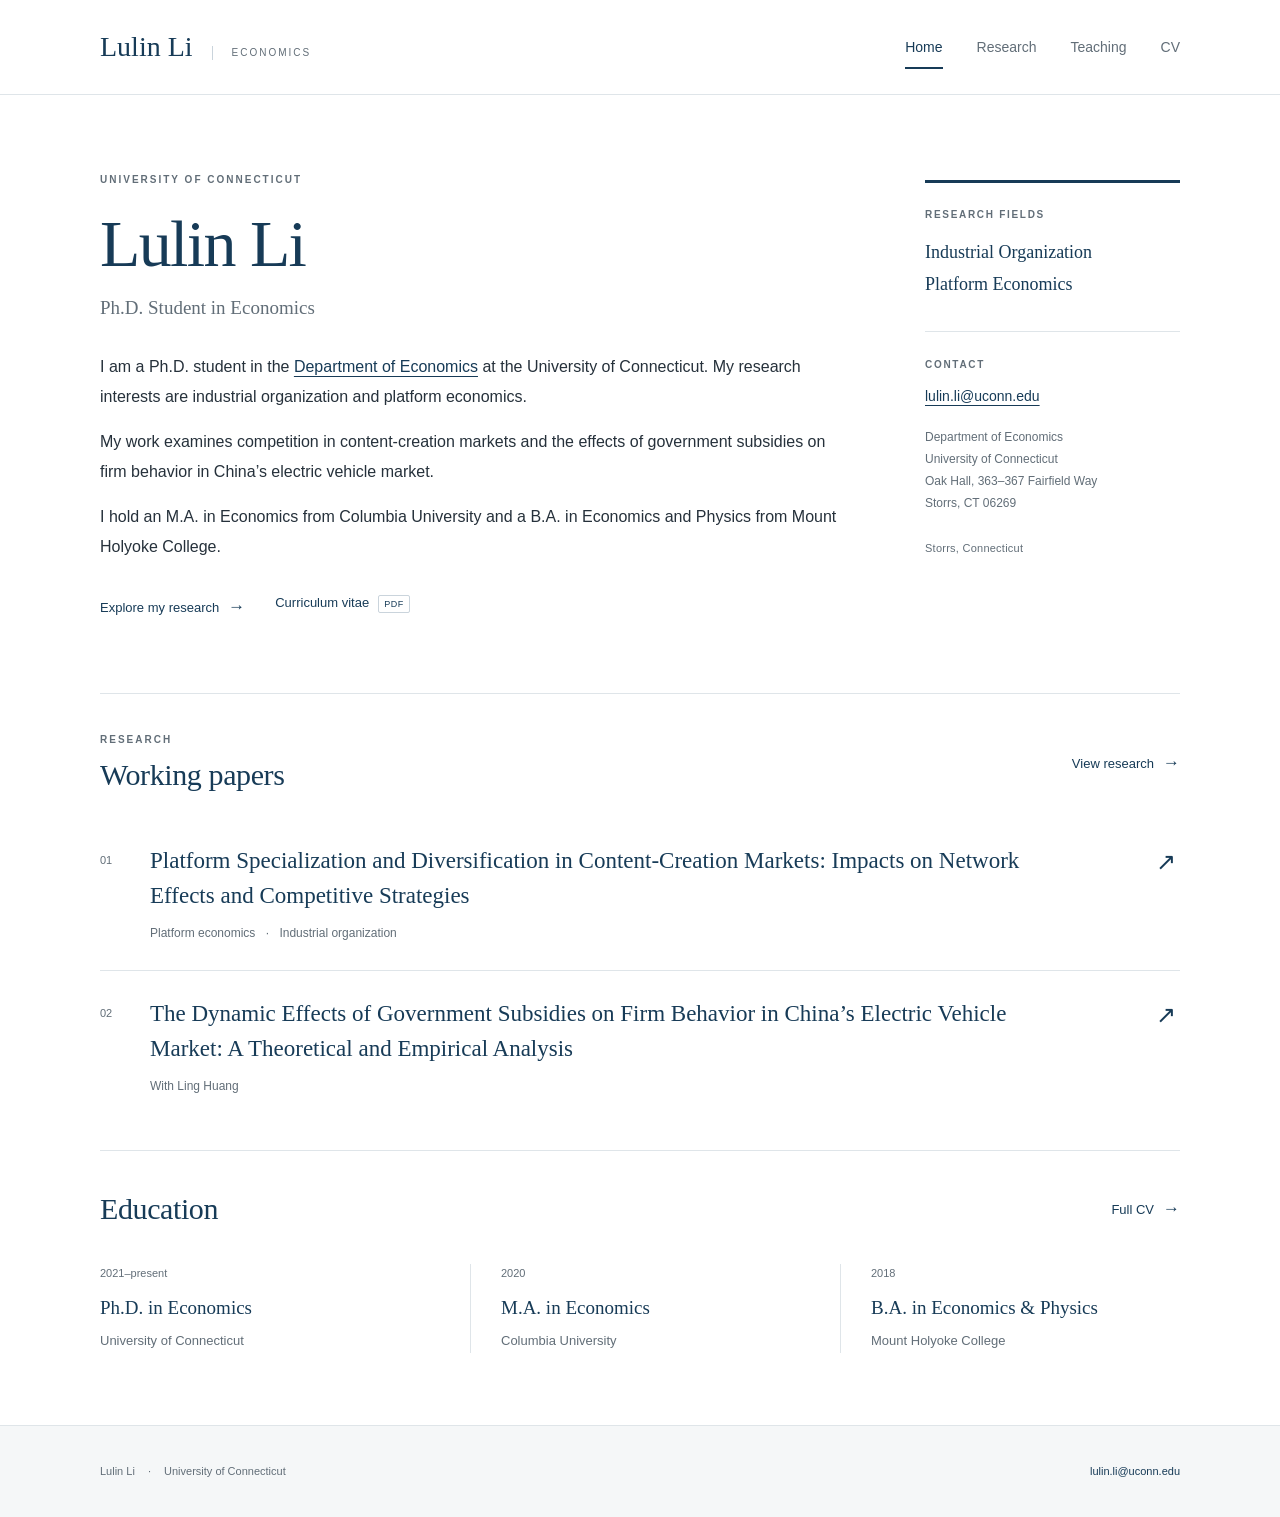
==== index.html @ 13307c98 "Build academic personal website" ====
<!doctype html>
<html lang="en">
<head>
  <meta charset="utf-8">
  <meta name="viewport" content="width=device-width, initial-scale=1">
  <meta name="description" content="Lulin Li, Ph.D. student in Economics at the University of Connecticut. Research in industrial organization and platform economics.">
  <title>Lulin Li | Economics</title>
  <link rel="icon" href="assets/favicon.svg" type="image/svg+xml">
  <link rel="stylesheet" href="styles.css">
</head>
<body>
  <a class="skip-link" href="#main">Skip to content</a>
  <header class="site-header">
    <div class="header-inner">
      <a class="wordmark" href="index.html" aria-label="Lulin Li, home">Lulin Li<span>Economics</span></a>
      <nav aria-label="Main navigation">
        <a href="index.html" aria-current="page">Home</a>
        <a href="research.html">Research</a>
        <a href="teaching.html">Teaching</a>
        <a href="cv.html">CV</a>
      </nav>
    </div>
  </header>

  <main id="main" class="container">
    <section class="home-intro" aria-labelledby="name">
      <div class="intro-main">
        <p class="eyebrow">University of Connecticut</p>
        <h1 id="name">Lulin Li</h1>
        <p class="role">Ph.D. Student in Economics</p>
        <!-- Edit these paragraphs to update your introduction. -->
        <div class="biography">
          <p>I am a Ph.D. student in the <a href="https://econ.uconn.edu/">Department of Economics</a> at the University of Connecticut. My research interests are industrial organization and platform economics.</p>
          <p>My work examines competition in content-creation markets and the effects of government subsidies on firm behavior in China’s electric vehicle market.</p>
          <p>I hold an M.A. in Economics from Columbia University and a B.A. in Economics and Physics from Mount Holyoke College.</p>
        </div>
        <div class="intro-links">
          <a class="text-link" href="research.html">Explore my research <span aria-hidden="true">→</span></a>
          <a class="text-link" href="assets/Lulin_Li_CV.pdf" target="_blank" rel="noopener">Curriculum vitae <span class="file-label">PDF</span><span class="sr-only"> (opens in a new tab)</span></a>
        </div>
      </div>
      <aside class="profile-aside" aria-label="Research fields and contact">
        <section class="aside-section">
          <h2 class="small-heading">Research fields</h2>
          <ul class="plain-list field-list">
            <li>Industrial Organization</li>
            <li>Platform Economics</li>
          </ul>
        </section>
        <section class="aside-section" id="contact">
          <h2 class="small-heading">Contact</h2>
          <a class="email" href="mailto:lulin.li@uconn.edu">lulin.li@uconn.edu</a>
          <address>
            Department of Economics<br>
            University of Connecticut<br>
            Oak Hall, 363–367 Fairfield Way<br>
            Storrs, CT 06269
          </address>
        </section>
        <p class="location">Storrs, Connecticut</p>
      </aside>
    </section>

    <section class="home-section" aria-labelledby="working-papers">
      <div class="section-heading">
        <div><p class="eyebrow">Research</p><h2 id="working-papers">Working papers</h2></div>
        <a class="text-link" href="research.html">View research <span aria-hidden="true">→</span></a>
      </div>
      <article class="paper-preview">
        <span class="paper-number" aria-hidden="true">01</span>
        <div>
          <h3><a href="research.html#platforms">Platform Specialization and Diversification in Content-Creation Markets: Impacts on Network Effects and Competitive Strategies</a></h3>
          <p class="paper-meta">Platform economics <span aria-hidden="true">·</span> Industrial organization</p>
        </div>
        <a class="paper-arrow" href="research.html#platforms" aria-label="Read about the platform specialization working paper">↗</a>
      </article>
      <article class="paper-preview">
        <span class="paper-number" aria-hidden="true">02</span>
        <div>
          <h3><a href="research.html#electric-vehicles">The Dynamic Effects of Government Subsidies on Firm Behavior in China’s Electric Vehicle Market: A Theoretical and Empirical Analysis</a></h3>
          <p class="paper-meta">With Ling Huang</p>
        </div>
        <a class="paper-arrow" href="research.html#electric-vehicles" aria-label="Read about the electric vehicle subsidies working paper">↗</a>
      </article>
    </section>

    <section class="home-section education-section" aria-labelledby="education">
      <div class="section-heading"><h2 id="education">Education</h2><a class="text-link" href="cv.html">Full CV <span aria-hidden="true">→</span></a></div>
      <div class="education-grid">
        <div><p class="education-date">2021–present</p><h3>Ph.D. in Economics</h3><p>University of Connecticut</p></div>
        <div><p class="education-date">2020</p><h3>M.A. in Economics</h3><p>Columbia University</p></div>
        <div><p class="education-date">2018</p><h3>B.A. in Economics &amp; Physics</h3><p>Mount Holyoke College</p></div>
      </div>
    </section>
  </main>

  <footer class="site-footer"><div class="container footer-inner"><p>Lulin Li <span aria-hidden="true">·</span> University of Connecticut</p><a href="mailto:lulin.li@uconn.edu">lulin.li@uconn.edu</a></div></footer>
</body>
</html>
---- styles.css ----
/* Shared design. Edit these variables to change the site's colors and width. */
:root {
  --ink: #26313b;
  --navy: #173b57;
  --muted: #626e78;
  --rule: #dfe5e9;
  --soft: #f5f7f8;
  --width: 1080px;
  --serif: Georgia, "Times New Roman", serif;
  --sans: -apple-system, BlinkMacSystemFont, "Segoe UI", Arial, sans-serif;
}
* { box-sizing: border-box; }
html { scroll-behavior: smooth; scroll-padding-top: 32px; }
body { margin: 0; background: #fff; color: var(--ink); font: 16px/1.75 var(--sans); -webkit-font-smoothing: antialiased; }
::selection { color: var(--navy); background: #dae7ef; }
a { color: var(--navy); text-decoration-thickness: 1px; text-underline-offset: 4px; }
a:hover { color: #476c87; }
a:focus-visible { outline: 2px solid var(--navy); outline-offset: 5px; border-radius: 2px; }
h1, h2, h3, p, ul { margin: 0; }
h1, h2, h3 { font-weight: 400; }
h1, h2 { font-family: var(--serif); color: var(--navy); }
h1 { font-size: clamp(40px, 4.7vw, 58px); line-height: 1.16; letter-spacing: -1.6px; }
h2 { font-size: 30px; line-height: 1.3; letter-spacing: -.4px; }
h3 { font-size: 18px; line-height: 1.55; }
.container, .header-inner { width: min(var(--width), calc(100% - 80px)); margin-inline: auto; }
.site-header { border-bottom: 1px solid var(--rule); }
.header-inner { min-height: 94px; display: flex; justify-content: space-between; align-items: center; gap: 28px; }
.wordmark { display: flex; align-items: baseline; gap: 19px; font: 28px/1.3 var(--serif); color: var(--navy); text-decoration: none; white-space: nowrap; }
.wordmark span { padding-left: 19px; border-left: 1px solid #cad4dc; font: 10px/1.4 var(--sans); text-transform: uppercase; letter-spacing: 2px; color: var(--muted); }
nav { display: flex; align-items: center; gap: 34px; }
nav a { padding: 10px 0 8px; border-bottom: 2px solid transparent; text-decoration: none; font-size: 14px; color: var(--muted); }
nav a[aria-current="page"] { color: var(--navy); border-bottom-color: var(--navy); }
nav a:hover { color: var(--navy); border-bottom-color: #b4c4cf; }
.eyebrow { font-size: 10px; line-height: 1.6; font-weight: 600; text-transform: uppercase; letter-spacing: 2px; color: var(--muted); margin-bottom: 18px; }
.home-intro { display: grid; grid-template-columns: minmax(0, 1fr) 255px; gap: 82px; padding: 77px 0 72px; }
.home-intro h1 { font-size: clamp(48px, 5.2vw, 66px); }
.role { font: 19px/1.6 var(--serif); color: var(--muted); margin-top: 10px; }
.biography { margin-top: 29px; font-size: 16px; line-height: 1.85; }
.biography p + p { margin-top: 16px; }
.intro-links { display: flex; flex-wrap: wrap; gap: 14px 30px; margin-top: 30px; }
.text-link { display: inline-flex; align-items: baseline; gap: 9px; font-size: 13px; font-weight: 500; text-decoration: none; }
.text-link:hover { text-decoration: underline; }
.text-link span[aria-hidden] { font-size: 17px; }
.file-label { font-size: 9px; letter-spacing: .6px; padding: 1px 5px; border: 1px solid #cad4dc; border-radius: 2px; line-height: 1.6; }
.profile-aside { align-self: start; border-top: 3px solid var(--navy); padding-top: 24px; margin-top: 8px; }
.small-heading { font: 600 10px/1.6 var(--sans); letter-spacing: 1.7px; text-transform: uppercase; color: var(--muted); }
.plain-list { padding: 0; list-style: none; }
.field-list { margin-top: 13px; font: 18px/1.8 var(--serif); color: var(--navy); }
.aside-section + .aside-section { margin-top: 30px; padding-top: 25px; border-top: 1px solid var(--rule); }
.email { display: inline-block; margin-top: 11px; font-size: 14px; }
address { margin-top: 16px; color: var(--muted); font-size: 12px; font-style: normal; line-height: 1.85; }
.location { margin-top: 24px; color: var(--muted); font-size: 11px; letter-spacing: .25px; }
.home-section { border-top: 1px solid var(--rule); padding: 38px 0 0; }
.section-heading { display: flex; align-items: center; justify-content: space-between; gap: 20px; margin-bottom: 24px; }
.section-heading .eyebrow { margin-bottom: 7px; }
.section-heading > .text-link { flex-shrink: 0; }
.paper-preview { display: grid; grid-template-columns: 30px 1fr 24px; gap: 20px; align-items: start; padding: 26px 0; }
.paper-preview + .paper-preview { border-top: 1px solid var(--rule); }
.paper-number { font-size: 11px; color: var(--muted); padding-top: 7px; font-variant-numeric: tabular-nums; }
.paper-preview h3 { max-width: 890px; font: 23px/1.5 var(--serif); }
.paper-preview h3 a { text-decoration: none; }
.paper-preview h3 a:hover { text-decoration: underline; }
.paper-meta { margin-top: 10px; font-size: 12px; color: var(--muted); }
.paper-meta span { margin: 0 7px; }
.paper-arrow { text-decoration: none; font-size: 24px; line-height: 1.5; }
.education-section { margin: 27px 0 72px; }
.education-grid { display: grid; grid-template-columns: repeat(3, 1fr); gap: 30px; padding: 12px 0 0; }
.education-grid > div + div { border-left: 1px solid var(--rule); padding-left: 30px; }
.education-date { font-size: 11px; color: var(--muted); margin-bottom: 10px; }
.education-grid h3 { font: 19px/1.5 var(--serif); color: var(--navy); }
.education-grid h3 + p { margin-top: 8px; font-size: 13px; color: var(--muted); }
.site-footer { border-top: 1px solid var(--rule); background: var(--soft); }
.footer-inner { min-height: 91px; display: flex; align-items: center; justify-content: space-between; gap: 20px; font-size: 11px; color: var(--muted); }
.footer-inner p span { margin: 0 10px; }
.footer-inner a { text-decoration: none; }
.footer-inner a:hover { text-decoration: underline; }
.page-main { padding-top: 68px; padding-bottom: 66px; min-height: calc(100vh - 186px); }
.page-heading { padding-bottom: 48px; border-bottom: 1px solid var(--rule); margin-bottom: 43px; }
.page-heading .eyebrow { margin-bottom: 15px; }
.page-intro { color: var(--muted); margin-top: 17px; font: 19px/1.6 var(--serif); }
.section-layout { display: grid; grid-template-columns: 220px minmax(0, 1fr); gap: 50px; }
.section-label h2 { font-size: 21px; line-height: 1.45; }
.section-label p { font-size: 12px; line-height: 1.8; color: var(--muted); margin-top: 12px; }
.section-content { min-width: 0; }
.paper-status { font-size: 10px; line-height: 1.6; text-transform: uppercase; letter-spacing: 1.3px; font-weight: 600; color: var(--muted); margin-bottom: 14px; }
.paper-status span { margin: 0 7px; color: #b4c1ca; }
.research-paper h2 { font-size: 29px; line-height: 1.45; letter-spacing: -.25px; }
.research-paper + .research-paper { margin-top: 38px; padding-top: 38px; border-top: 1px solid var(--rule); }
.authors { font-size: 14px; margin-top: 16px; }
.research-topics { font-size: 12px; color: var(--muted); margin-top: 11px; }
.research-paper .text-link { margin-top: 22px; }
.research-paper:target { scroll-margin-top: 28px; }
.page-endnote { margin-top: 48px; padding-top: 26px; border-top: 1px solid var(--rule); color: var(--muted); font-size: 13px; }
.course h2 { font-size: 26px; }
.course p:not(.paper-status) { margin-top: 14px; max-width: 620px; font-size: 15px; }
.course-featured { padding: 0 0 32px; }
.course-group { border-top: 1px solid var(--rule); padding-top: 30px; }
.course-group .course { padding: 14px 0; }
.course-group .course + .course { border-top: 1px solid #edf0f2; }
.course-group .course h2 { font-size: 23px; }
.course-note { margin-top: 18px; font-size: 14px; color: var(--muted); }
.secondary-section { border-top: 1px solid var(--rule); margin-top: 48px; padding-top: 35px; }
.secondary-section .section-content h3 { font-family: var(--serif); font-size: 23px; color: var(--navy); }
.secondary-section .section-content > p { margin-top: 14px; font-size: 15px; }
.cv-heading { display: flex; align-items: center; justify-content: space-between; gap: 24px; }
.cv-heading h1 { font-size: clamp(36px, 4.5vw, 52px); }
.button { display: inline-flex; align-items: center; gap: 25px; padding: 12px 20px; background: var(--navy); color: #fff; font-size: 13px; text-decoration: none; white-space: nowrap; }
.button:hover { color: #fff; background: #2c516d; }
.button-file { font-size: 10px; letter-spacing: .5px; }
.cv-section + .cv-section { border-top: 1px solid var(--rule); margin-top: 36px; padding-top: 36px; }
.cv-row { display: flex; justify-content: space-between; align-items: baseline; gap: 28px; }
.cv-row + .cv-row { margin-top: 25px; }
.cv-row h3, .skills-list h3 { font: 20px/1.5 var(--serif); color: var(--navy); }
.cv-row p:not(.date) { font-size: 13px; color: var(--muted); margin-top: 5px; }
.cv-row .date { font-size: 11px; color: var(--muted); white-space: nowrap; }
.cv-row .cv-description { max-width: 530px; padding-top: 7px; }
.skills-list > div + div { margin-top: 24px; }
.skills-list p { font-size: 14px; color: var(--muted); margin-top: 7px; }
.skip-link { position: absolute; top: -100px; left: 16px; padding: 8px 16px; background: #fff; z-index: 10; }
.skip-link:focus { top: 12px; }
.sr-only { position: absolute; width: 1px; height: 1px; padding: 0; margin: -1px; overflow: hidden; clip: rect(0,0,0,0); white-space: nowrap; border: 0; }
@media (max-width: 900px) {
  .container, .header-inner { width: calc(100% - 56px); }
  .home-intro { grid-template-columns: minmax(0, 1fr) 225px; gap: 40px; padding-top: 55px; }
  .wordmark span { display: none; }
  .section-layout { grid-template-columns: 180px minmax(0, 1fr); gap: 32px; }
  .research-paper h2 { font-size: 26px; }
  .education-grid { gap: 18px; }
  .education-grid > div + div { padding-left: 18px; }
}
@media (max-width: 650px) {
  .container, .header-inner { width: calc(100% - 40px); }
  .header-inner { min-height: 115px; flex-direction: column; align-items: flex-start; gap: 12px; padding: 20px 0 10px; }
  .wordmark { font-size: 25px; }
  .wordmark span { display: inline; font-size: 9px; }
  nav { width: 100%; justify-content: space-between; gap: 15px; }
  nav a { font-size: 13px; padding: 5px 0 8px; }
  .home-intro { grid-template-columns: 1fr; gap: 35px; padding: 40px 0; }
  .home-intro h1 { font-size: 52px; }
  .role { font-size: 18px; }
  .biography { margin-top: 24px; font-size: 15px; }
  .intro-links { gap: 20px; margin-top: 24px; }
  .profile-aside { display: grid; grid-template-columns: 1fr 1fr; gap: 24px; margin: 0; padding-top: 20px; border-top-width: 2px; }
  .aside-section + .aside-section { margin: 0; padding: 0; border: 0; }
  .field-list { font-size: 16px; line-height: 1.7; }
  .email { font-size: 12px; overflow-wrap: anywhere; }
  address { font-size: 11px; }
  .location { display: none; }
  .home-section { padding-top: 28px; }
  h2 { font-size: 27px; }
  .section-heading { gap: 12px; margin-bottom: 14px; align-items: baseline; }
  .section-heading > .text-link { font-size: 11px; }
  .paper-preview { grid-template-columns: 20px 1fr; gap: 12px; padding: 23px 0; }
  .paper-preview h3 { font-size: 20px; line-height: 1.5; }
  .paper-arrow { display: none; }
  .paper-meta { font-size: 11px; }
  .education-section { margin: 22px 0 45px; }
  .education-grid { grid-template-columns: 1fr; gap: 24px; }
  .education-grid > div + div { padding: 20px 0 0; border-left: 0; border-top: 1px solid var(--rule); }
  .education-date { margin-bottom: 4px; }
  .education-grid h3 + p { margin-top: 4px; }
  .footer-inner { flex-direction: column; align-items: flex-start; justify-content: center; gap: 4px; padding: 20px 0; }
  .page-main { padding: 40px 0 45px; }
  .page-heading { padding-bottom: 30px; margin-bottom: 28px; }
  .page-heading .eyebrow { font-size: 9px; letter-spacing: 1.2px; }
  .page-intro { font-size: 18px; }
  .section-layout { grid-template-columns: 1fr; gap: 25px; }
  .section-label h2 { font-size: 22px; }
  .section-label p { margin-top: 6px; }
  .research-paper h2 { font-size: 25px; line-height: 1.45; }
  .research-paper + .research-paper { margin-top: 30px; padding-top: 30px; }
  .research-topics { line-height: 1.9; }
  .page-endnote { margin-top: 35px; font-size: 12px; }
  .cv-heading { align-items: flex-start; flex-direction: column; gap: 24px; }
  .cv-heading h1 { font-size: 39px; letter-spacing: -1px; }
  .cv-row { flex-direction: column; gap: 5px; }
  .cv-row + .cv-row { margin-top: 24px; }
  .cv-row h3 { font-size: 20px; }
  .cv-section + .cv-section { margin-top: 29px; padding-top: 29px; }
}
@media (max-width: 360px) {
  .profile-aside { grid-template-columns: 1fr; gap: 26px; }
  .section-heading { flex-wrap: wrap; }
  .intro-links { flex-direction: column; gap: 14px; }
  .cv-heading h1 { font-size: 34px; }
}
@media (prefers-reduced-motion: reduce) { html { scroll-behavior: auto; } }
@media print {
  body { font-size: 11pt; }
  .site-header, .site-footer, .skip-link, .button, .page-endnote, .paper-arrow { display: none; }
  .container { width: 100%; }
  .page-main, .home-intro { padding: 0; }
  .page-heading { padding-bottom: 20px; margin-bottom: 20px; }
  .section-layout { grid-template-columns: 150px 1fr; gap: 24px; }
  .cv-row, .research-paper, .course, .education-grid > div { break-inside: avoid; }
  a { color: var(--ink); }
}
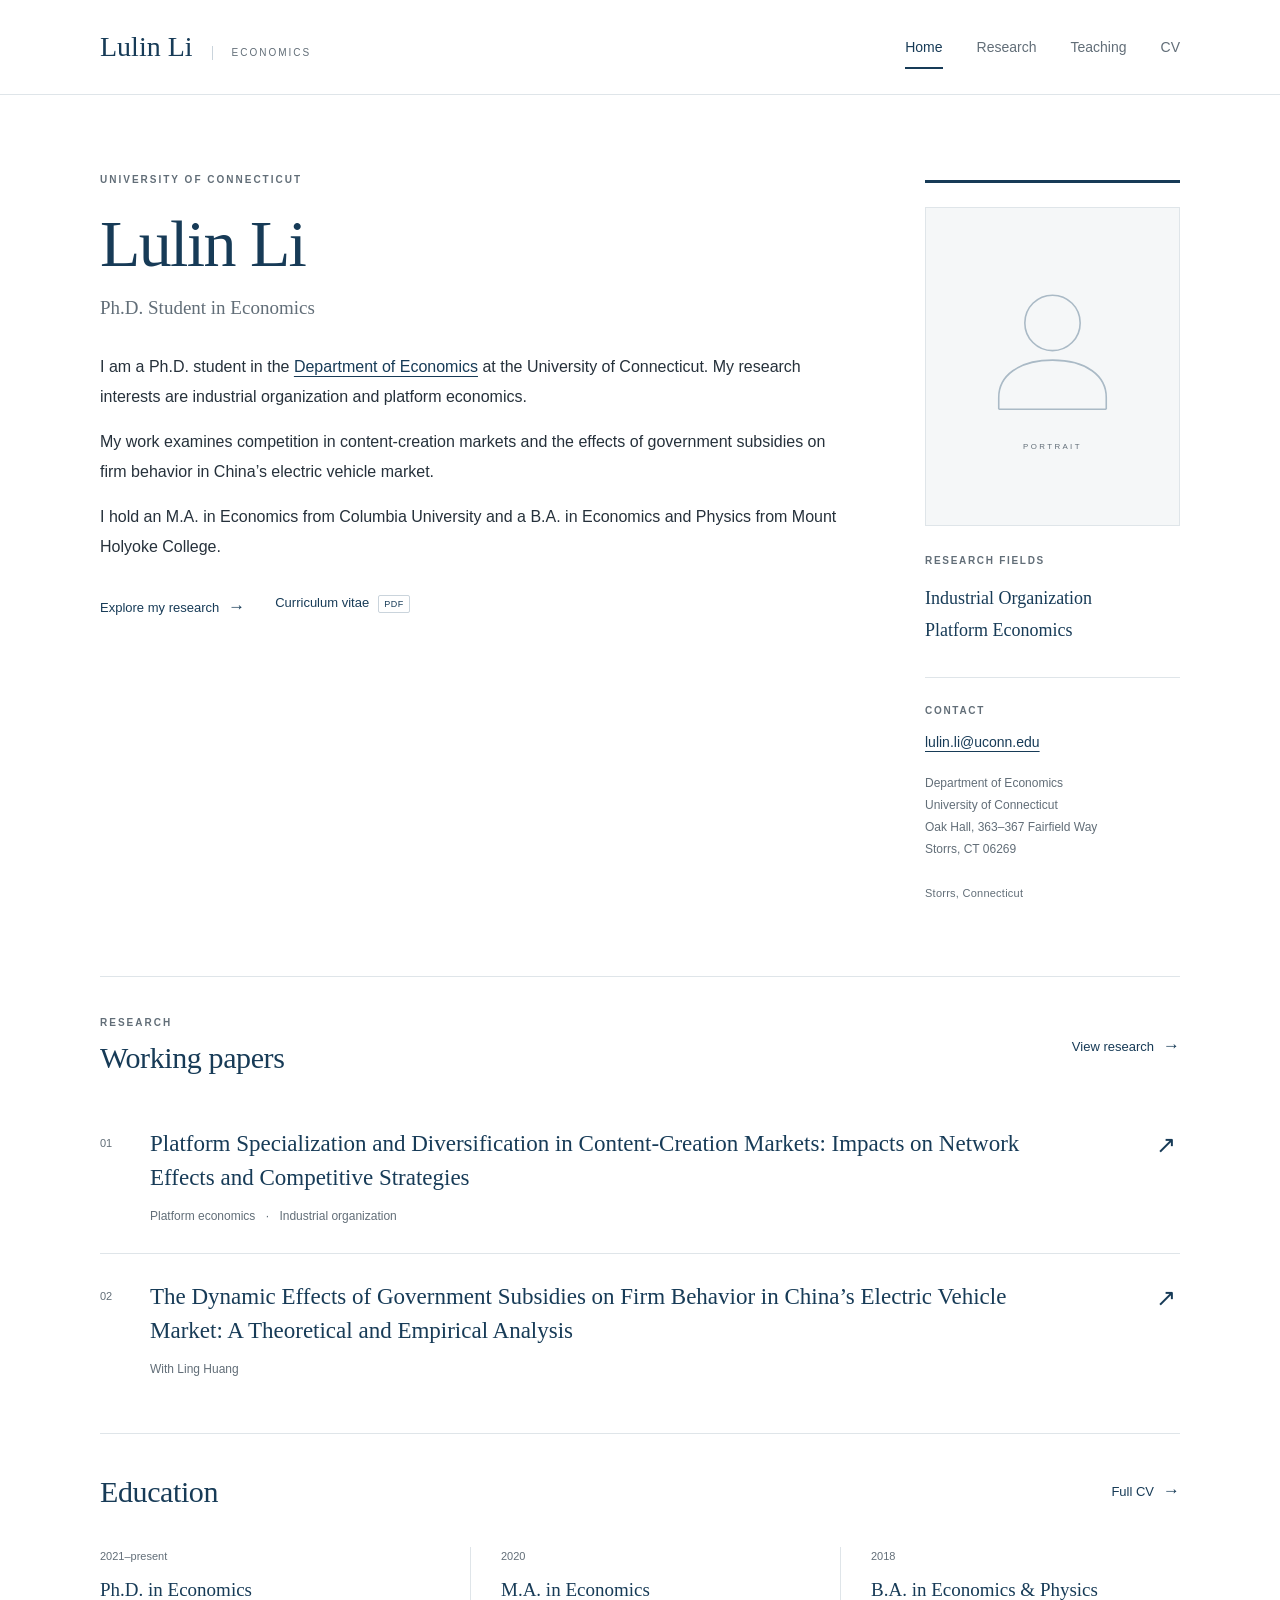
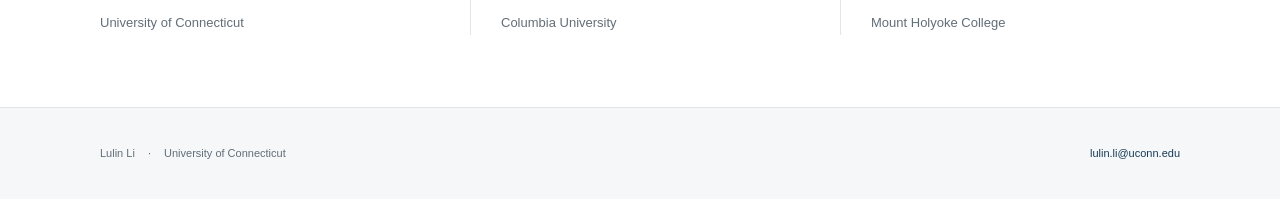
==== commit 01c92251: "Build academic personal website" ====
--- a/index.html
+++ b/index.html
@@ -39,7 +39,12 @@
           <a class="text-link" href="assets/Lulin_Li_CV.pdf" target="_blank" rel="noopener">Curriculum vitae <span class="file-label">PDF</span><span class="sr-only"> (opens in a new tab)</span></a>
         </div>
       </div>
-      <aside class="profile-aside" aria-label="Research fields and contact">
+      <aside class="profile-aside" aria-label="Portrait, research fields and contact">
+        <figure class="portrait-frame">
+          <!-- To add your photo, save it as assets/profile.jpg, then change src to
+               assets/profile.jpg and alt to Portrait of Lulin Li. -->
+          <img class="portrait" src="assets/profile-placeholder.svg" alt="Reserved space for a portrait of Lulin Li" width="320" height="400">
+        </figure>
         <section class="aside-section">
           <h2 class="small-heading">Research fields</h2>
           <ul class="plain-list field-list">
--- a/styles.css
+++ b/styles.css
@@ -43,6 +43,8 @@
 .text-link span[aria-hidden] { font-size: 17px; }
 .file-label { font-size: 9px; letter-spacing: .6px; padding: 1px 5px; border: 1px solid #cad4dc; border-radius: 2px; line-height: 1.6; }
 .profile-aside { align-self: start; border-top: 3px solid var(--navy); padding-top: 24px; margin-top: 8px; }
+.portrait-frame { margin: 0 0 27px; }
+.portrait { display: block; width: 100%; height: auto; aspect-ratio: 4 / 5; object-fit: cover; object-position: center 30%; border: 1px solid var(--rule); background: var(--soft); }
 .small-heading { font: 600 10px/1.6 var(--sans); letter-spacing: 1.7px; text-transform: uppercase; color: var(--muted); }
 .plain-list { padding: 0; list-style: none; }
 .field-list { margin-top: 13px; font: 18px/1.8 var(--serif); color: var(--navy); }
@@ -141,6 +143,7 @@
   .biography { margin-top: 24px; font-size: 15px; }
   .intro-links { gap: 20px; margin-top: 24px; }
   .profile-aside { display: grid; grid-template-columns: 1fr 1fr; gap: 24px; margin: 0; padding-top: 20px; border-top-width: 2px; }
+  .portrait-frame { grid-column: 1 / -1; width: min(220px, 100%); justify-self: center; margin: 0 0 4px; }
   .aside-section + .aside-section { margin: 0; padding: 0; border: 0; }
   .field-list { font-size: 16px; line-height: 1.7; }
   .email { font-size: 12px; overflow-wrap: anywhere; }
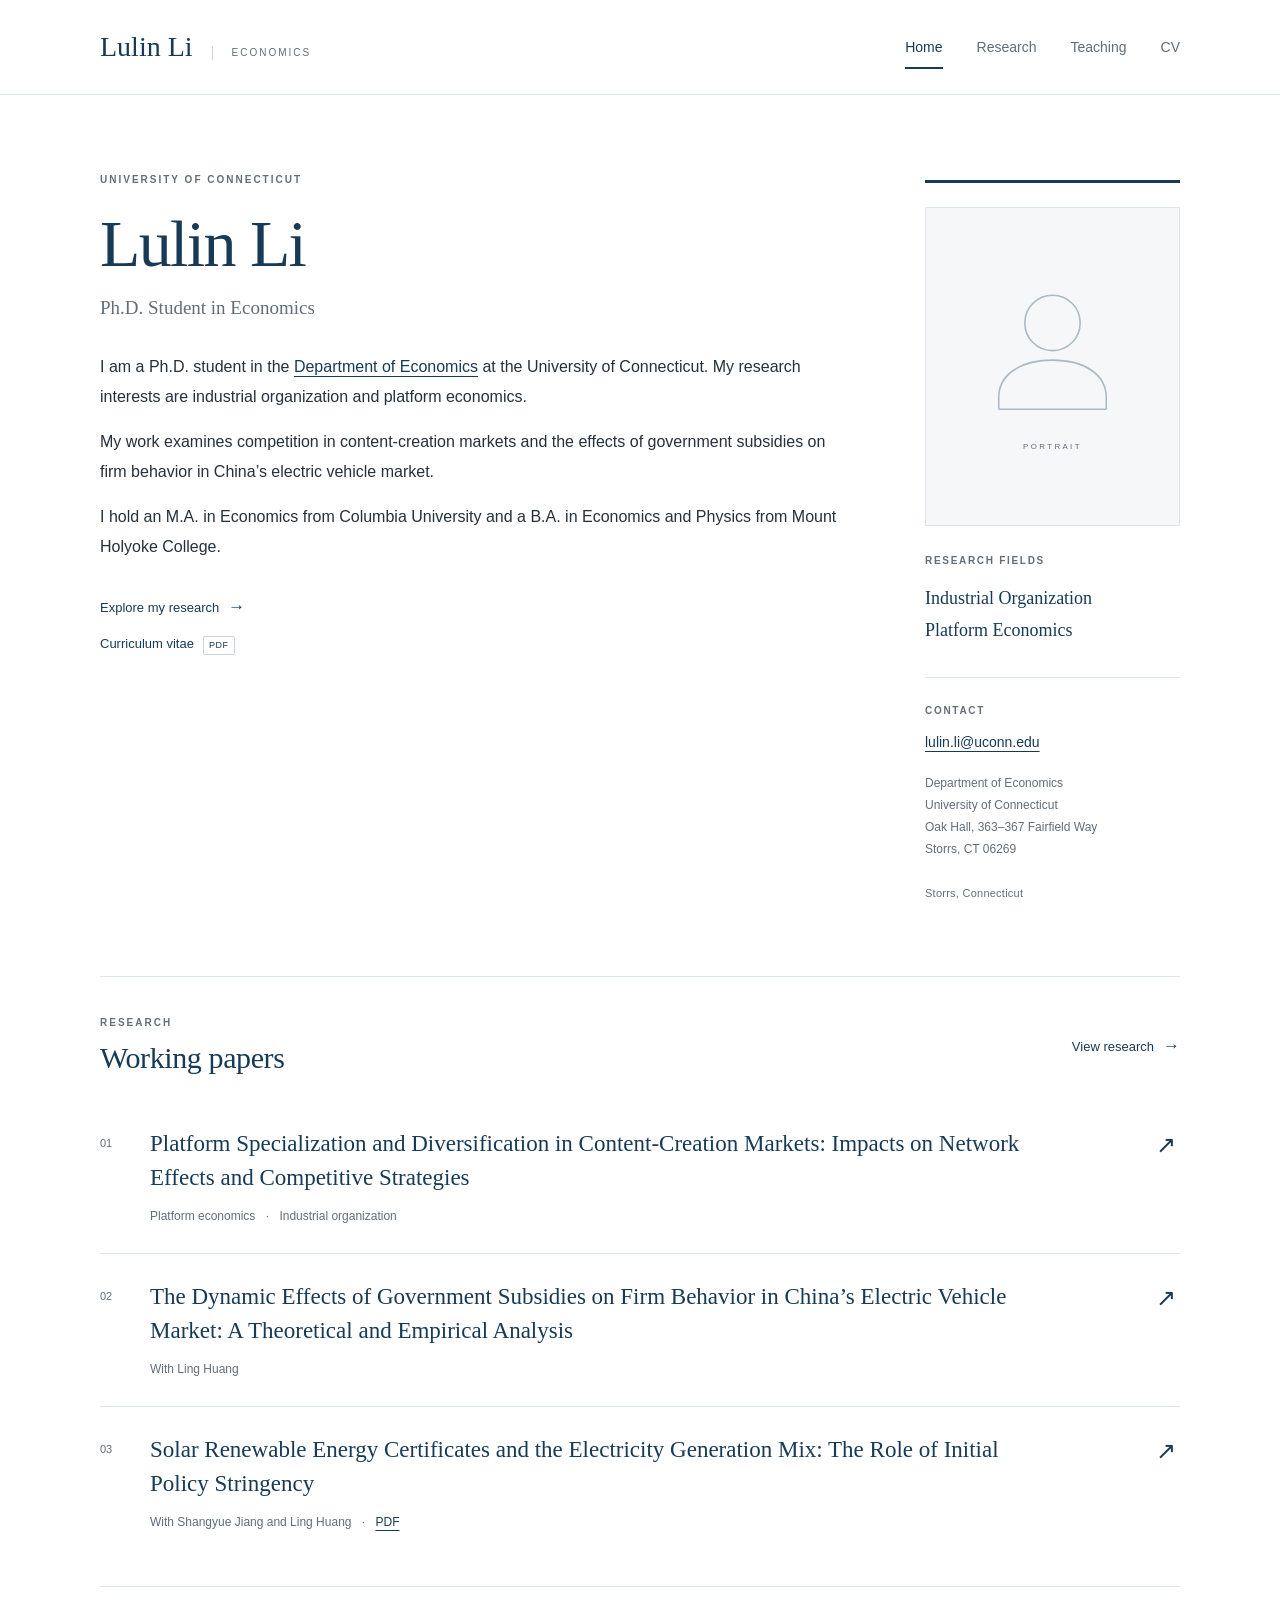
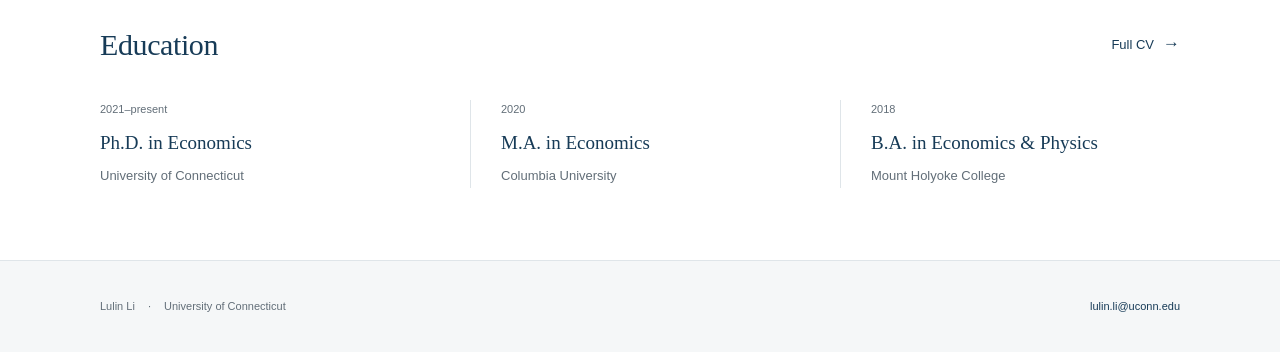
==== commit f74d44f7: "Add resource economics content and new paper in Solar_Renewable_Energy_Certificate_Markets" ====
--- a/index.html
+++ b/index.html
@@ -87,6 +87,14 @@
         </div>
         <a class="paper-arrow" href="research.html#electric-vehicles" aria-label="Read about the electric vehicle subsidies working paper">↗</a>
       </article>
+      <article class="paper-preview">
+        <span class="paper-number" aria-hidden="true">03</span>
+        <div>
+          <h3><a href="research.html#srec">Solar Renewable Energy Certificates and the Electricity Generation Mix: The Role of Initial Policy Stringency</a></h3>
+          <p class="paper-meta">With Shangyue Jiang and Ling Huang <span aria-hidden="true">·</span> <a href="assets/papers/solar-renewable-energy-certificates.pdf" target="_blank" rel="noopener">PDF<span class="sr-only"> (opens in a new tab)</span></a></p>
+        </div>
+        <a class="paper-arrow" href="research.html#srec" aria-label="Read about the solar renewable energy certificates working paper">↗</a>
+      </article>
     </section>
 
     <section class="home-section education-section" aria-labelledby="education">
--- a/styles.css
+++ b/styles.css
@@ -37,7 +37,7 @@
 .role { font: 19px/1.6 var(--serif); color: var(--muted); margin-top: 10px; }
 .biography { margin-top: 29px; font-size: 16px; line-height: 1.85; }
 .biography p + p { margin-top: 16px; }
-.intro-links { display: flex; flex-wrap: wrap; gap: 14px 30px; margin-top: 30px; }
+.intro-links { display: flex; flex-direction: column; align-items: flex-start; gap: 12px; margin-top: 30px; }
 .text-link { display: inline-flex; align-items: baseline; gap: 9px; font-size: 13px; font-weight: 500; text-decoration: none; }
 .text-link:hover { text-decoration: underline; }
 .text-link span[aria-hidden] { font-size: 17px; }
@@ -92,6 +92,10 @@
 .research-topics { font-size: 12px; color: var(--muted); margin-top: 11px; }
 .research-paper .text-link { margin-top: 22px; }
 .research-paper:target { scroll-margin-top: 28px; }
+.paper-abstract { margin-top: 21px; font-size: 14px; }
+.paper-abstract summary { width: fit-content; color: var(--navy); font-size: 13px; font-weight: 500; cursor: pointer; }
+.paper-abstract summary:focus-visible { outline: 2px solid var(--navy); outline-offset: 5px; }
+.paper-abstract p { margin-top: 14px; padding-left: 17px; border-left: 2px solid var(--rule); line-height: 1.85; }
 .page-endnote { margin-top: 48px; padding-top: 26px; border-top: 1px solid var(--rule); color: var(--muted); font-size: 13px; }
 .course h2 { font-size: 26px; }
 .course p:not(.paper-status) { margin-top: 14px; max-width: 620px; font-size: 15px; }
@@ -141,7 +145,7 @@
   .home-intro h1 { font-size: 52px; }
   .role { font-size: 18px; }
   .biography { margin-top: 24px; font-size: 15px; }
-  .intro-links { gap: 20px; margin-top: 24px; }
+  .intro-links { margin-top: 24px; }
   .profile-aside { display: grid; grid-template-columns: 1fr 1fr; gap: 24px; margin: 0; padding-top: 20px; border-top-width: 2px; }
   .portrait-frame { grid-column: 1 / -1; width: min(220px, 100%); justify-self: center; margin: 0 0 4px; }
   .aside-section + .aside-section { margin: 0; padding: 0; border: 0; }
@@ -184,7 +188,6 @@
 @media (max-width: 360px) {
   .profile-aside { grid-template-columns: 1fr; gap: 26px; }
   .section-heading { flex-wrap: wrap; }
-  .intro-links { flex-direction: column; gap: 14px; }
   .cv-heading h1 { font-size: 34px; }
 }
 @media (prefers-reduced-motion: reduce) { html { scroll-behavior: auto; } }
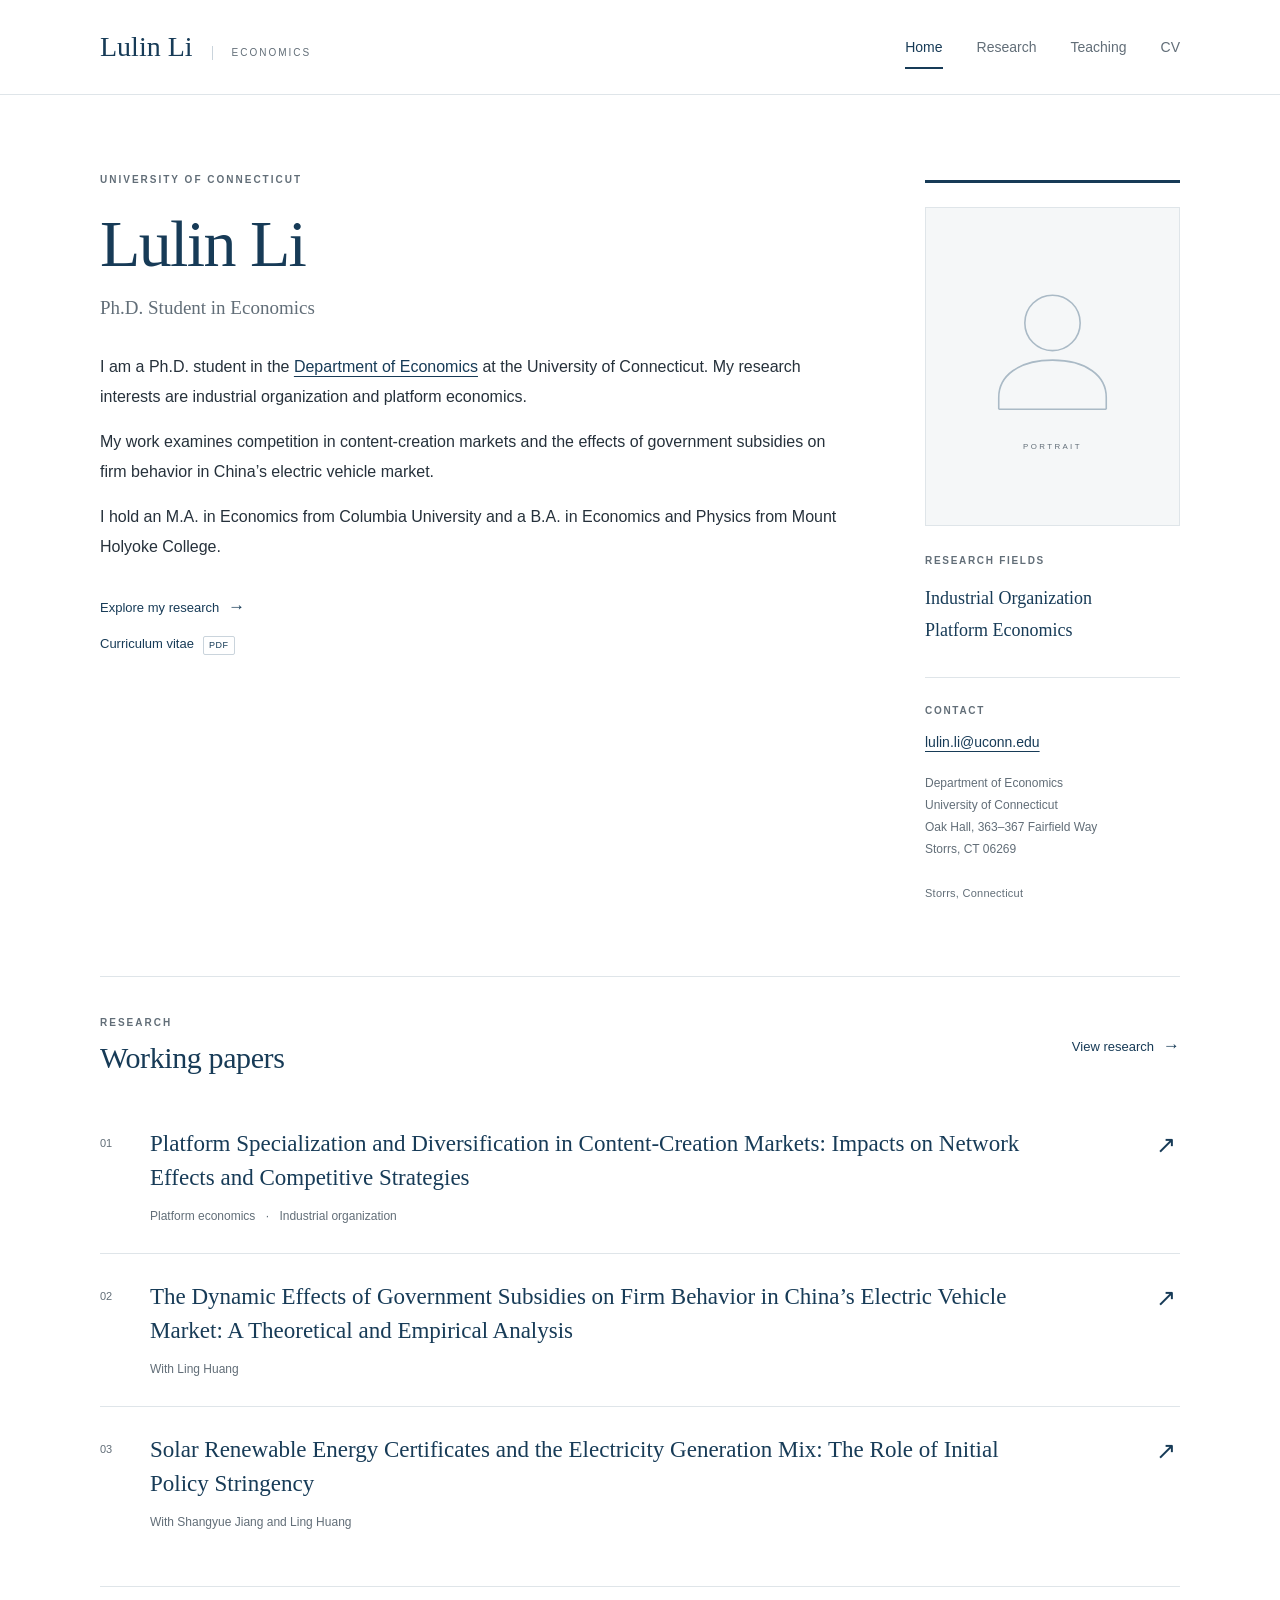
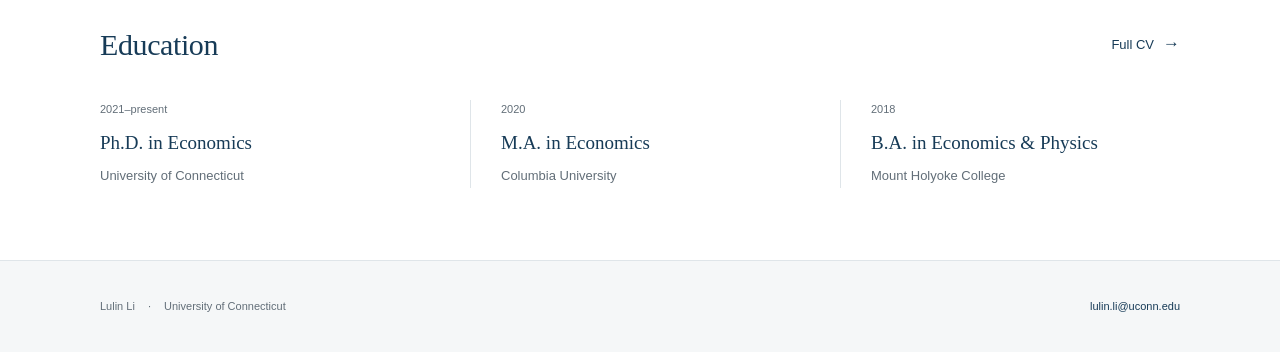
==== commit 4da82335: "Link paper titles directly to PDF" ====
--- a/index.html
+++ b/index.html
@@ -90,10 +90,10 @@
       <article class="paper-preview">
         <span class="paper-number" aria-hidden="true">03</span>
         <div>
-          <h3><a href="research.html#srec">Solar Renewable Energy Certificates and the Electricity Generation Mix: The Role of Initial Policy Stringency</a></h3>
-          <p class="paper-meta">With Shangyue Jiang and Ling Huang <span aria-hidden="true">·</span> <a href="assets/papers/solar-renewable-energy-certificates.pdf" target="_blank" rel="noopener">PDF<span class="sr-only"> (opens in a new tab)</span></a></p>
+          <h3><a href="assets/papers/solar-renewable-energy-certificates.pdf">Solar Renewable Energy Certificates and the Electricity Generation Mix: The Role of Initial Policy Stringency</a></h3>
+          <p class="paper-meta">With Shangyue Jiang and Ling Huang</p>
         </div>
-        <a class="paper-arrow" href="research.html#srec" aria-label="Read about the solar renewable energy certificates working paper">↗</a>
+        <a class="paper-arrow" href="assets/papers/solar-renewable-energy-certificates.pdf" aria-label="Read the solar renewable energy certificates paper (PDF)">↗</a>
       </article>
     </section>
 
--- a/styles.css
+++ b/styles.css
@@ -87,6 +87,8 @@
 .paper-status { font-size: 10px; line-height: 1.6; text-transform: uppercase; letter-spacing: 1.3px; font-weight: 600; color: var(--muted); margin-bottom: 14px; }
 .paper-status span { margin: 0 7px; color: #b4c1ca; }
 .research-paper h2 { font-size: 29px; line-height: 1.45; letter-spacing: -.25px; }
+.research-paper h2 a { text-decoration: none; }
+.research-paper h2 a:hover { text-decoration: underline; }
 .research-paper + .research-paper { margin-top: 38px; padding-top: 38px; border-top: 1px solid var(--rule); }
 .authors { font-size: 14px; margin-top: 16px; }
 .research-topics { font-size: 12px; color: var(--muted); margin-top: 11px; }
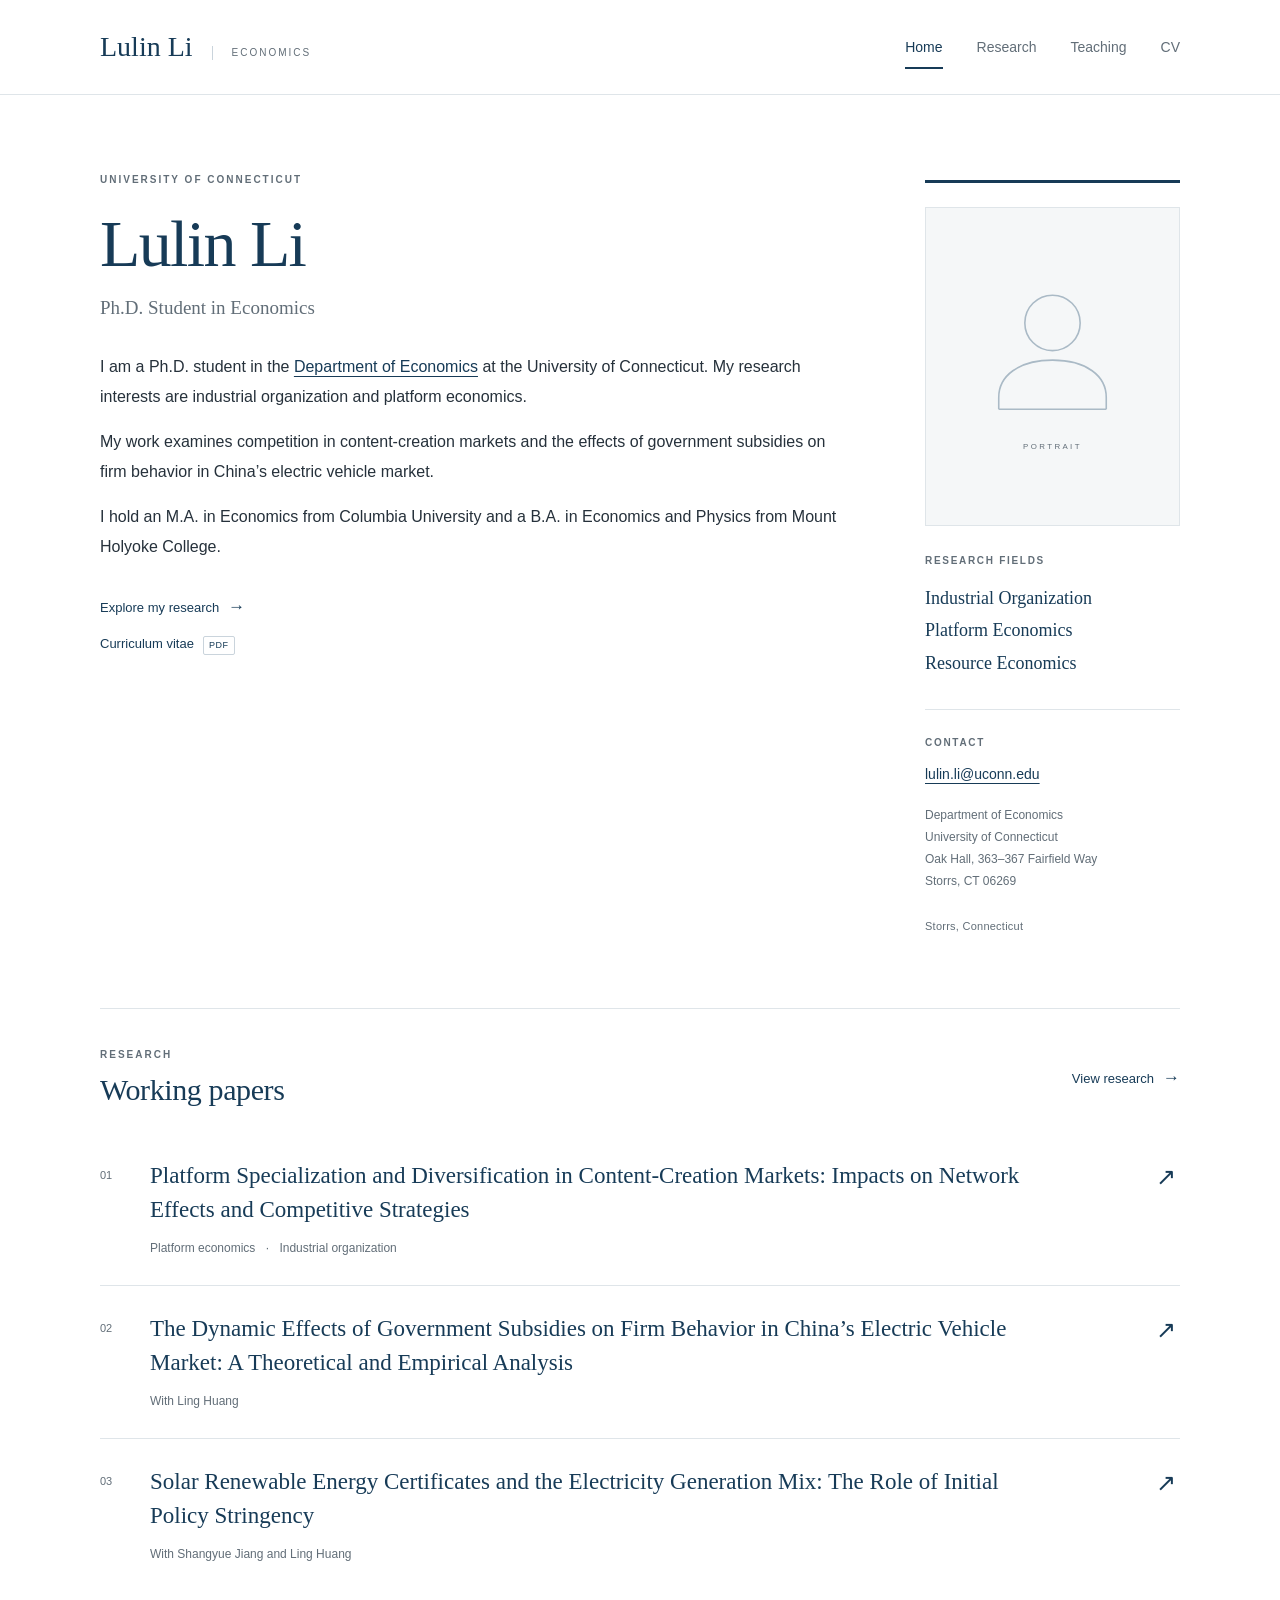
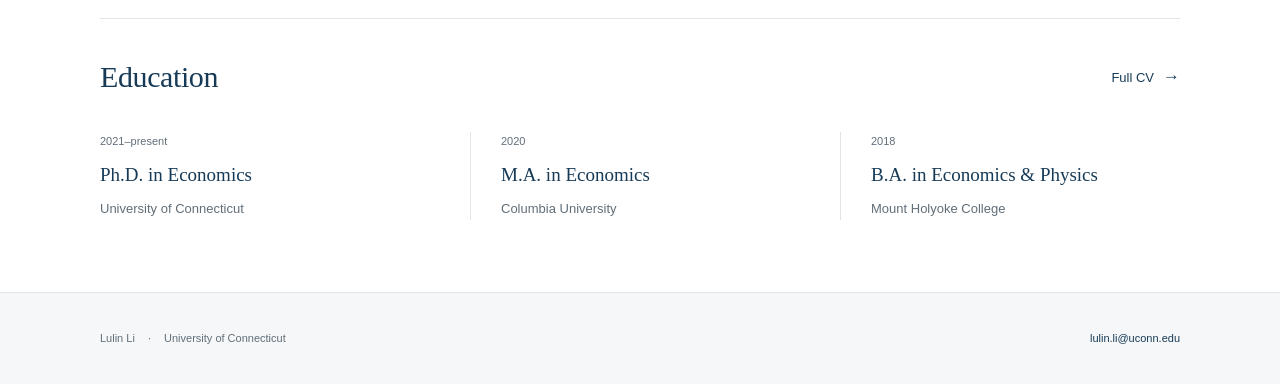
==== commit 1323e55c: "Add Resource Economics research field" ====
--- a/index.html
+++ b/index.html
@@ -50,6 +50,7 @@
           <ul class="plain-list field-list">
             <li>Industrial Organization</li>
             <li>Platform Economics</li>
+            <li>Resource Economics</li>
           </ul>
         </section>
         <section class="aside-section" id="contact">
@@ -74,10 +75,10 @@
       <article class="paper-preview">
         <span class="paper-number" aria-hidden="true">01</span>
         <div>
-          <h3><a href="research.html#platforms">Platform Specialization and Diversification in Content-Creation Markets: Impacts on Network Effects and Competitive Strategies</a></h3>
+          <h3><a href="assets/papers/platform-specialization-and-diversification.pdf">Platform Specialization and Diversification in Content-Creation Markets: Impacts on Network Effects and Competitive Strategies</a></h3>
           <p class="paper-meta">Platform economics <span aria-hidden="true">·</span> Industrial organization</p>
         </div>
-        <a class="paper-arrow" href="research.html#platforms" aria-label="Read about the platform specialization working paper">↗</a>
+        <a class="paper-arrow" href="assets/papers/platform-specialization-and-diversification.pdf" aria-label="Read the platform specialization working paper (PDF)">↗</a>
       </article>
       <article class="paper-preview">
         <span class="paper-number" aria-hidden="true">02</span>
